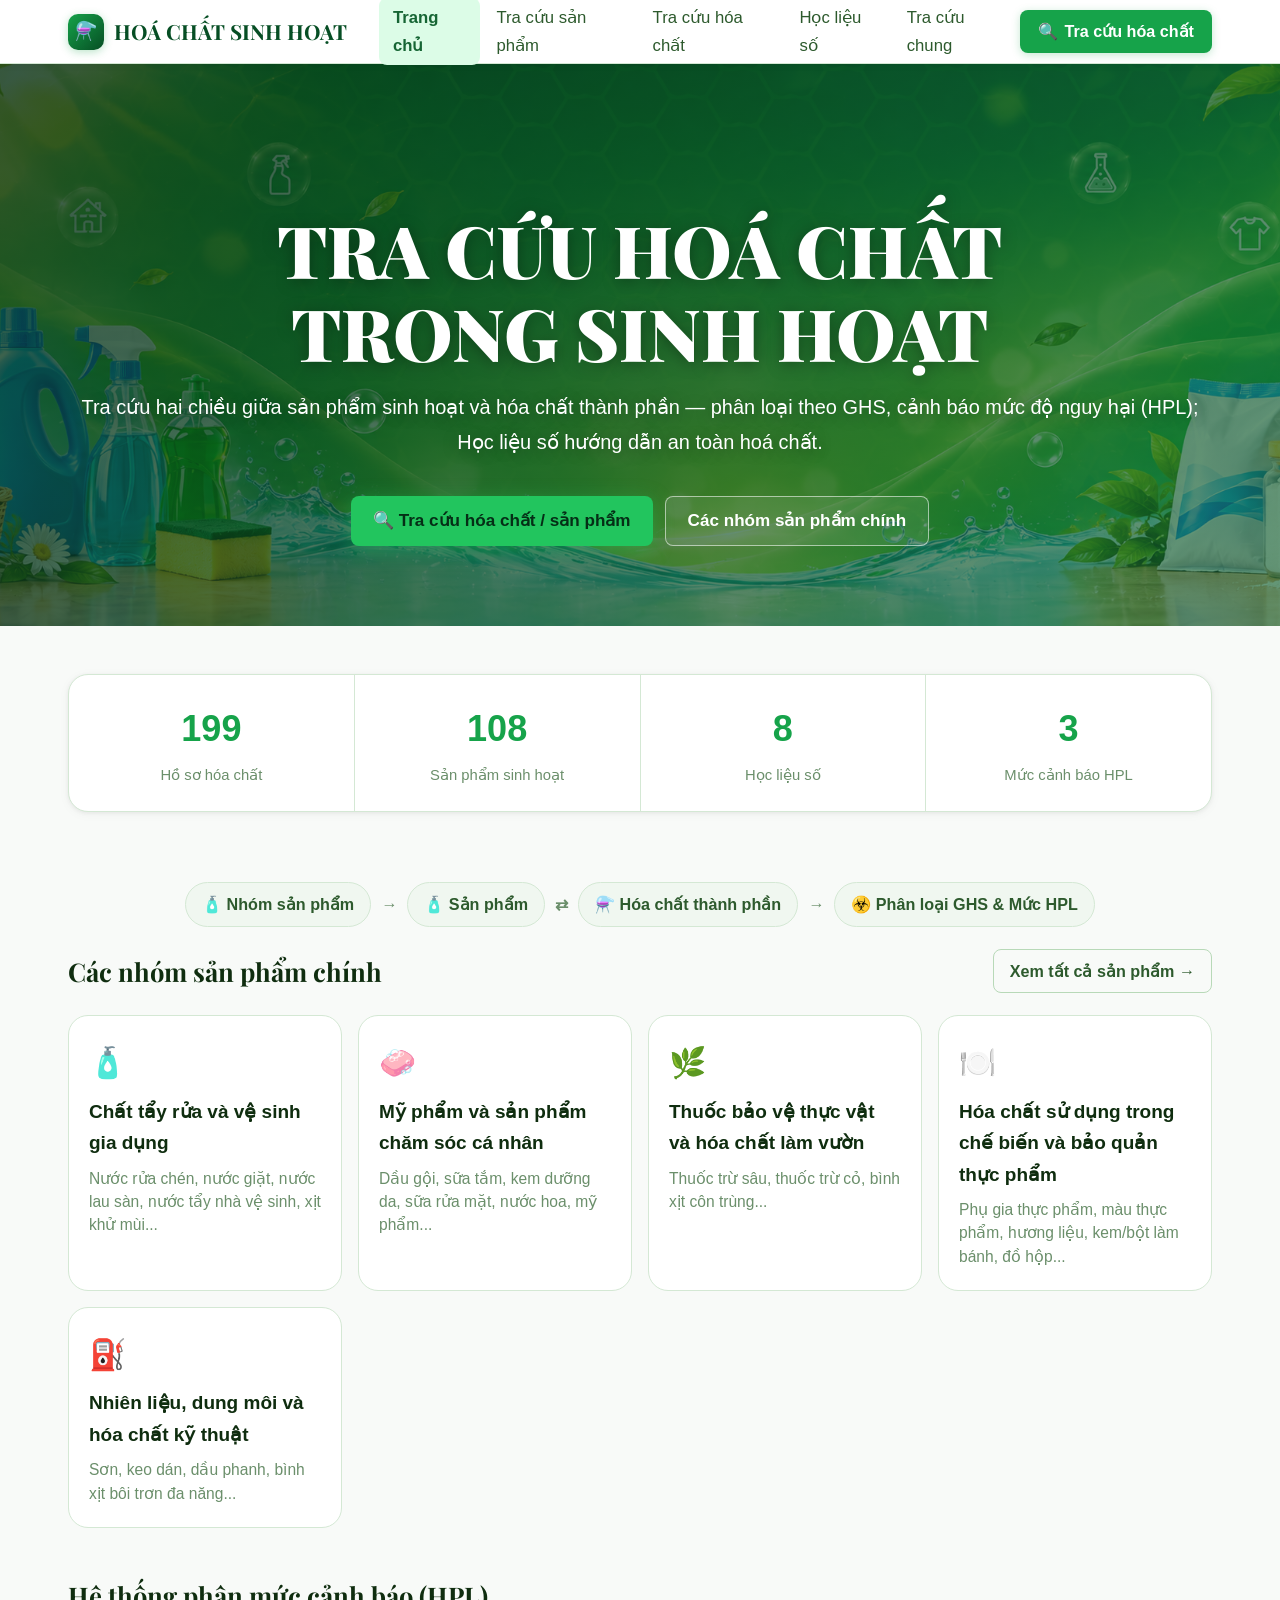
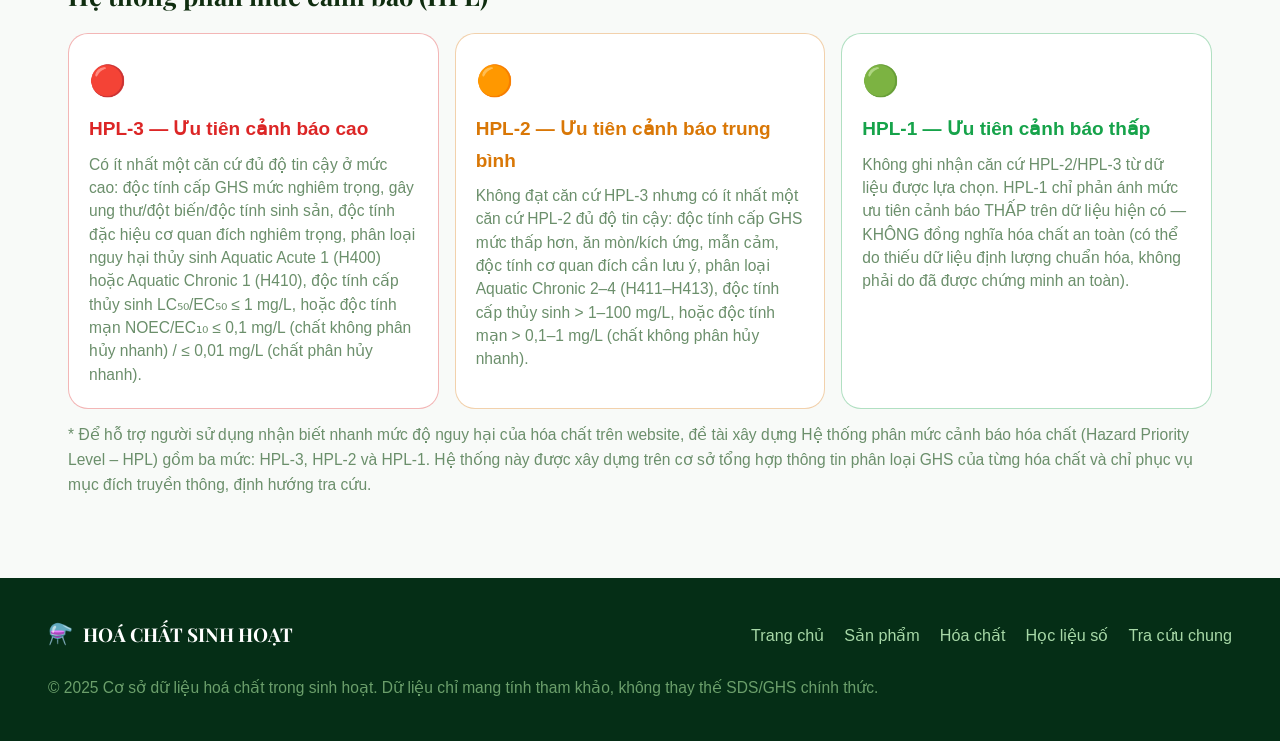
==== index.html @ cae46654 "Đăng web lần đầu" ====
<!DOCTYPE html>
<html lang="vi">
<head>
  <meta charset="UTF-8" />
  <meta name="viewport" content="width=device-width, initial-scale=1.0" />
  <title>Hóa Chất Trong Sinh Hoạt — Trang Chủ</title>
  <meta name="description" content="Cơ sở dữ liệu và tra cứu hóa chất trong các sản phẩm sinh hoạt hằng ngày, theo mô hình dữ liệu hai cấp và phân loại GHS/HPL." />
  <link rel="stylesheet" href="css/style.css" />
  <link rel="stylesheet" href="css/home.css" />
  <link rel="stylesheet" href="css/backgrounds.css" />
</head>
<body>

<nav class="navbar">
  <div class="nav-inner">
    <a href="index.html" class="nav-logo">
      <div class="nav-logo-icon">⚗️</div>
      <span class="nav-logo-text">HOÁ CHẤT SINH HOẠT</span>
    </a>
    <ul class="nav-links" id="navLinks">
      <li><a href="index.html" class="active">Trang chủ</a></li>
      <li><a href="products.html">Tra cứu sản phẩm</a></li>
      <li><a href="chemicals.html">Tra cứu hóa chất</a></li>
      <li><a href="resources.html">Học liệu số</a></li>
      <li><a href="search.html">Tra cứu chung</a></li>
    </ul>
    <a href="search.html" class="nav-search-btn">🔍 <span>Tra cứu hóa chất</span></a>
    <button class="nav-toggle" onclick="document.getElementById('navLinks').classList.toggle('open')">☰</button>
  </div>
</nav>

<style>
.hero {
  position: relative;
  overflow: hidden;
}
.hero h1, .hero .hero-desc { color: #fff !important; text-shadow: 0 2px 16px rgba(0,0,0,0.35); }
.hero .btn-outline { color: #fff !important; border-color: rgba(255,255,255,0.55) !important; }
.hero .btn-outline:hover { background: rgba(255,255,255,0.12) !important; }

.hero-honeycomb {
  position: absolute; inset: 0; width: 100%; height: 100%;
  pointer-events: none; z-index: 0; opacity: 0.18;
}
.hero > .container { position: relative; z-index: 1; }

.cat-grid {
  display: grid; grid-template-columns: repeat(auto-fit, minmax(220px, 1fr));
  gap: 16px; margin-top: 8px;
}
.cat-card {
  background: var(--surface); border: 1px solid var(--border); border-radius: var(--radius-lg);
  padding: 22px 20px; text-decoration: none; color: inherit; transition: all .18s;
  display: flex; flex-direction: column; gap: 8px;
}
.cat-card:hover { border-color: var(--green-300); box-shadow: var(--shadow-md); transform: translateY(-2px); }
.cat-card .cat-icon { font-size: 30px; }
.cat-card .cat-name { font-weight: 700; color: var(--text); font-size: 1rem; }
.cat-card .cat-desc { color: var(--muted); font-size: .82rem; line-height: 1.5; }

.flow-strip {
  display: flex; flex-wrap: wrap; align-items: center; justify-content: center;
  gap: 10px; padding: 22px 0; color: var(--text2); font-size: .85rem; font-weight: 600;
}
.flow-strip span.step {
  background: var(--surface2); border: 1px solid var(--border); border-radius: 100px;
  padding: 8px 16px;
}
.flow-strip span.arrow { color: var(--muted); }
</style>

<section class="hero">
  <svg class="hero-honeycomb" xmlns="http://www.w3.org/2000/svg" width="100%" height="100%">
    <defs>
      <pattern id="hex" x="0" y="0" width="90" height="104" patternUnits="userSpaceOnUse">
        <polygon points="45,2 83,23 83,65 45,86 7,65 7,23" fill="none" stroke="#a8f0c0" stroke-width="1.5"/>
        <polygon points="90,54 128,75 128,117 90,138 52,117 52,75" fill="none" stroke="#a8f0c0" stroke-width="1.5"/>
        <polygon points="0,54 38,75 38,117 0,138 -38,117 -38,75" fill="none" stroke="#a8f0c0" stroke-width="1.5"/>
      </pattern>
      <pattern id="hexdots" x="0" y="0" width="90" height="104" patternUnits="userSpaceOnUse">
        <circle cx="45" cy="2"  r="2.5" fill="#dcfce7"/>
        <circle cx="83" cy="23" r="2.5" fill="#dcfce7"/>
        <circle cx="83" cy="65" r="2.5" fill="#dcfce7"/>
        <circle cx="45" cy="86" r="2.5" fill="#dcfce7"/>
        <circle cx="7"  cy="65" r="2.5" fill="#dcfce7"/>
        <circle cx="7"  cy="23" r="2.5" fill="#dcfce7"/>
      </pattern>
    </defs>
    <rect width="100%" height="100%" fill="url(#hex)"/>
    <rect width="100%" height="100%" fill="url(#hexdots)" opacity="0.7"/>
  </svg>

  <div class="container">
    <h1>TRA CỨU HOÁ CHẤT<br/>TRONG SINH HOẠT</h1>
    <p class="hero-desc">Tra cứu hai chiều giữa sản phẩm sinh hoạt và hóa chất thành phần — phân loại theo GHS,
      cảnh báo mức độ nguy hại (HPL);<br/> Học liệu số hướng dẫn an toàn hoá chất.</p>
    <div class="hero-actions">
      <a href="search.html" class="btn btn-primary">🔍 Tra cứu hóa chất / sản phẩm</a>
      <a href="#categories" class="btn btn-outline">Các nhóm sản phẩm chính</a>
    </div>
  </div>
</section>

<div class="container">
  <div class="stats-row">
    <a href="chemicals.html" class="stat-item" style="text-decoration:none;cursor:pointer;transition:opacity .18s;" onmouseover="this.style.opacity='.75'" onmouseout="this.style.opacity='1'"><div class="stat-number" id="statChems">—</div><div class="stat-label">Hồ sơ hóa chất</div></a>
    <a href="products.html" class="stat-item" style="text-decoration:none;cursor:pointer;transition:opacity .18s;" onmouseover="this.style.opacity='.75'" onmouseout="this.style.opacity='1'"><div class="stat-number" id="statProds">—</div><div class="stat-label">Sản phẩm sinh hoạt</div></a>
    <a href="resources.html" class="stat-item" style="text-decoration:none;cursor:pointer;transition:opacity .18s;" onmouseover="this.style.opacity='.75'" onmouseout="this.style.opacity='1'"><div class="stat-number" id="statRes">—</div><div class="stat-label">Học liệu số</div></a>
    <div class="stat-item"><div class="stat-number">3</div><div class="stat-label">Mức cảnh báo HPL</div></div>
  </div>
</div>

<!-- LUỒNG TRA CỨU 2 CHIỀU -->
<div class="container">
  <div class="flow-strip">
    <span class="step">🧴 Nhóm sản phẩm</span><span class="arrow">→</span>
    <span class="step">🧴 Sản phẩm</span><span class="arrow">⇄</span>
    <span class="step">⚗️ Hóa chất thành phần</span><span class="arrow">→</span>
    <span class="step">☣️ Phân loại GHS &amp; Mức HPL</span>
  </div>
</div>

<!-- 5 NHÓM SẢN PHẨM -->
<div class="container" id="categories">
  <div class="articles-section">
    <div class="articles-header">
      <h2>Các nhóm sản phẩm chính</h2>
      <a href="products.html" class="btn btn-outline" style="font-size:.85rem;padding:8px 16px">Xem tất cả sản phẩm →</a>
    </div>
    <div class="cat-grid" id="catGrid"></div>
  </div>
</div>

<!-- GIỚI THIỆU HỆ THỐNG PHÂN MỨC HPL -->
<div class="container">
  <div class="articles-section">
    <div class="articles-header"><h2>Hệ thống phân mức cảnh báo (HPL)</h2></div>
    <div class="cat-grid" id="hplGrid"></div>
    <p style="color:var(--muted);font-size:.82rem;margin-top:14px;line-height:1.6">
      * Để hỗ trợ người sử dụng nhận biết nhanh mức độ nguy hại của hóa chất trên website,
       đề tài xây dựng Hệ thống phân mức cảnh báo hóa chất (Hazard Priority Level – HPL) 
       gồm ba mức: HPL-3, HPL-2 và HPL-1. 
       Hệ thống này được xây dựng trên cơ sở tổng hợp thông tin phân loại GHS của từng hóa chất 
       và chỉ phục vụ mục đích truyền thông, định hướng tra cứu.
    </p>
  </div>
</div>

<footer>
  <div class="footer-inner">
    <div class="footer-brand"><span style="font-size:20px">⚗️</span><span class="footer-brand-name">HOÁ CHẤT SINH HOẠT</span></div>
    <ul class="footer-links">
      <li><a href="index.html">Trang chủ</a></li>
      <li><a href="products.html">Sản phẩm</a></li>
      <li><a href="chemicals.html">Hóa chất</a></li>
      <li><a href="resources.html">Học liệu số</a></li>
      <li><a href="search.html">Tra cứu chung</a></li>
    </ul>
    <p class="footer-copy">© 2025 Cơ sở dữ liệu hoá chất trong sinh hoạt. Dữ liệu chỉ mang tính tham khảo, không thay thế SDS/GHS chính thức.</p>
  </div>
</footer>

<script src="js/data.js"></script>
<script src="js/resources-data.js"></script>
<script>
document.getElementById('statChems').textContent = CHEMICALS.length;
document.getElementById('statProds').textContent = PRODUCTS.length;
document.getElementById('statRes').textContent   = CHEMICAL_RESOURCES.length;

document.getElementById('catGrid').innerHTML = CATEGORIES.map(cat => `
  <a href="products.html" class="cat-card">
    <div class="cat-icon">${cat.icon}</div>
    <div class="cat-name">${cat.CategoryName}</div>
    <div class="cat-desc">${cat.Description}</div>
  </a>
`).join('');

document.getElementById('hplGrid').innerHTML = HPL_LEVELS
  .filter(h => h.HPLLevelID > 0).slice().sort((a,b) => b.HPLLevelID - a.HPLLevelID)
  .map(h => `
    <div class="cat-card" style="border-color:${h.ColorCode}55">
      <div class="cat-icon">${h.icon}</div>
      <div class="cat-name" style="color:${h.ColorCode}">${h.HPLCode} — ${h.LevelName}</div>
      <div class="cat-desc">${h.Description}</div>
    </div>
`).join('');
</script>
</body>
</html>
---- css/style.css ----
/* ═══════════════════════════════════════════════════════════
   style.css — THEME SÁNG | Màu xanh lá chủ đạo
   ═══════════════════════════════════════════════════════════ */

@import url('https://fonts.googleapis.com/css2?family=Playfair+Display:wght@600;700;900&family=DM+Mono:wght@400;500&display=swap');

:root {
  /* ── NỀN & BỀ MẶT ── */
  --bg:        #f8faf8;
  --surface:   #ffffff;
  --surface2:  #f0f7f0;
  --surface3:  #e6f2e6;
  --border:    #d4e8d4;
  --border2:   #b8d9b8;

  /* ── XANH LÁ CHỦ ĐẠO ── */
  --green-900: #052e16;
  --green-800: #064e24;
  --green-700: #166534;
  --green-600: #16a34a;
  --green-500: #22c55e;
  --green-400: #4ade80;
  --green-300: #86efac;
  --green-100: #dcfce7;
  --green-50:  #f0fdf4;

  --accent:     #16a34a;
  --accent2:    #22c55e;
  --accent-dim: rgba(22,163,74,0.10);
  --accent-bg:  #f0fdf4;

  /* ── CHỮ ── */
  --text:   #0f2d0f;
  --text2:  #2d5a2d;
  --muted:  #6b8f6b;

  /* ── TRẠNG THÁI ── */
  --danger:     #dc2626;
  --danger-dim: rgba(220,38,38,0.08);
  --warn:       #d97706;
  --warn-dim:   rgba(217,119,6,0.08);
  --safe:       #16a34a;
  --safe-dim:   rgba(22,163,74,0.08);
  --gold:       #b45309;
  --gold-dim:   rgba(180,83,9,0.08);

  /* ── FONT ── */
  --font-display: 'Playfair Display', Georgia, serif;
  --font-body:    Calibri, Carlito, 'Segoe UI', Arial, sans-serif;  /* phông chữ nội dung */
  --font-mono:    'DM Mono', 'Courier New', monospace;

  /* ── LAYOUT ── */
  --radius-sm: 8px;
  --radius-md: 14px;
  --radius-lg: 20px;
  --radius-xl: 28px;
  --shadow-sm: 0 1px 4px rgba(0,0,0,0.06), 0 2px 12px rgba(0,0,0,0.04);
  --shadow-md: 0 4px 20px rgba(0,0,0,0.08), 0 2px 8px rgba(0,0,0,0.04);
  --shadow-lg: 0 8px 40px rgba(0,0,0,0.10);
  --nav-h:     64px;
  --page-pad:  48px;
  --page-pad-sm: 18px;
  --page-max:  1240px;
}

/* ── RESET ── */
*, *::before, *::after { box-sizing: border-box; margin: 0; padding: 0; }
html { scroll-behavior: smooth; font-size: 19px; }  /* ← CỠ CHỮ GỐC: 18px ≈ 14pt. Muốn to/nhỏ hơn thì đổi số này */

body {
  background: var(--bg);
  color: var(--text);
  font-family: var(--font-body);
  font-size: 1rem;
  line-height: 1.65;
  min-height: 100vh;
  overflow-x: hidden;
}

h1,h2,h3,h4 { font-family: var(--font-display); line-height: 1.2; color: var(--text); }
a { color: var(--accent); text-decoration: none; transition: color 0.18s; }
a:hover { color: var(--green-700); }
sub { font-size: 0.65em; vertical-align: baseline; line-height: 0; }

/* ══════════════════════════════════════
   NAVBAR
══════════════════════════════════════ */
.navbar {
  position: sticky; top: 0; z-index: 300;
  height: var(--nav-h);
  background: rgba(255,255,255,0.92);
  backdrop-filter: blur(16px);
  border-bottom: 1px solid var(--border);
  box-shadow: 0 1px 8px rgba(0,0,0,0.05);
}

.nav-inner {
  height: 100%;
  max-width: var(--page-max);
  margin: 0 auto;
  padding: 0 var(--page-pad);
  display: flex; align-items: center;
}

.nav-logo {
  display: flex; align-items: center; gap: 10px;
  text-decoration: none; flex-shrink: 0;
  margin-right: 32px;
}
.nav-logo-icon {
  width: 36px; height: 36px;
  background: linear-gradient(135deg, var(--green-600), var(--green-800));
  border-radius: 10px;
  display: flex; align-items: center; justify-content: center;
  font-size: 18px;
  box-shadow: 0 2px 8px rgba(22,163,74,0.3);
}
.nav-logo-text {
  font-family: var(--font-display);
  font-size: 1.1rem; font-weight: 700;
  color: var(--green-800);
}

.nav-links {
  display: flex; align-items: center; gap: 2px;
  list-style: none;
}
.nav-links a {
  display: block; padding: 6px 14px;
  border-radius: var(--radius-sm);
  color: var(--text2); font-size: 0.88rem; font-weight: 500;
  transition: all 0.18s;
}
.nav-links a:hover { background: var(--green-50); color: var(--accent); }
.nav-links a.active {
  background: var(--green-100); color: var(--green-700); font-weight: 600;
}

.nav-search-btn {
  margin-left: auto;
  display: flex; align-items: center; gap: 7px;
  background: var(--accent); color: #fff;
  border: none; border-radius: var(--radius-sm);
  padding: 8px 18px;
  font-size: 0.85rem; font-weight: 600;
  cursor: pointer; transition: all 0.18s;
  text-decoration: none; white-space: nowrap;
  box-shadow: 0 2px 8px rgba(22,163,74,0.25);
}
.nav-search-btn:hover { background: var(--green-700); color: #fff; }

.nav-toggle {
  display: none; background: none; border: none;
  color: var(--text2); cursor: pointer; font-size: 22px;
  padding: 4px; margin-left: auto;
}

/* ══════════════════════════════════════
   CONTAINER
══════════════════════════════════════ */
.container {
  max-width: var(--page-max);
  margin: 0 auto;
  padding-left: var(--page-pad);
  padding-right: var(--page-pad);
  position: relative; z-index: 10;
}

/* ══════════════════════════════════════
   FOOTER
══════════════════════════════════════ */
footer {
  background: var(--green-900);
  color: #a7d8a7;
  border-top: none;
  padding: 40px var(--page-pad);
  margin-top: 80px;
}
.footer-inner {
  max-width: var(--page-max); margin: 0 auto;
  display: flex; flex-wrap: wrap; gap: 24px;
  justify-content: space-between; align-items: center;
}
.footer-brand { display: flex; align-items: center; gap: 10px; }
.footer-brand-name {
  font-family: var(--font-display);
  font-size: 1rem; font-weight: 700; color: #fff;
}
.footer-copy { color: #6b9f6b; font-size: 0.82rem; }
.footer-links { display: flex; gap: 20px; list-style: none; }
.footer-links a { color: #a7d8a7; font-size: 0.85rem; }
.footer-links a:hover { color: var(--green-400); }

/* ══════════════════════════════════════
   BADGE
══════════════════════════════════════ */
.badge {
  display: inline-flex; align-items: center; gap: 5px;
  padding: 3px 11px; border-radius: 100px;
  font-size: 0.73rem; font-weight: 600;
  letter-spacing: 0.04em; text-transform: uppercase; border: 1px solid;
}
.badge-accent  { background: var(--green-100); color: var(--green-700); border-color: var(--green-300); }
.badge-gold    { background: #fef3c7; color: var(--gold);   border-color: #fcd34d; }
.badge-danger  { background: #fee2e2; color: var(--danger); border-color: #fca5a5; }
.badge-warn    { background: #fef3c7; color: var(--warn);   border-color: #fcd34d; }
.badge-safe    { background: var(--green-100); color: var(--green-700); border-color: var(--green-300); }
.badge-muted   { background: var(--surface2); color: var(--muted);     border-color: var(--border); }

/* ══════════════════════════════════════
   BUTTONS
══════════════════════════════════════ */
.btn {
  display: inline-flex; align-items: center; gap: 7px;
  padding: 10px 22px; border-radius: var(--radius-sm);
  font-family: var(--font-body); font-size: 0.9rem; font-weight: 600;
  cursor: pointer; border: none; transition: all 0.18s;
  text-decoration: none; white-space: nowrap;
}
.btn-primary {
  background: var(--accent); color: #fff;
  box-shadow: 0 2px 8px rgba(22,163,74,0.3);
}
.btn-primary:hover { background: var(--green-700); color: #fff; }

.btn-outline {
  background: none; border: 1.5px solid var(--border2);
  color: var(--text2);
}
.btn-outline:hover { border-color: var(--accent); color: var(--accent); background: var(--green-50); }

.btn-ghost {
  background: none; border: none; color: var(--muted); padding: 8px 12px;
}
.btn-ghost:hover { color: var(--accent); }

/* ══════════════════════════════════════
   CARD
══════════════════════════════════════ */
.card {
  background: var(--surface);
  border: 1px solid var(--border);
  border-radius: var(--radius-lg);
  overflow: hidden;
  transition: border-color 0.2s, box-shadow 0.2s;
}
.card:hover { border-color: var(--border2); box-shadow: var(--shadow-md); }

/* ══════════════════════════════════════
   SECTION LABEL
══════════════════════════════════════ */
.section-label {
  display: flex; align-items: center; gap: 10px;
  color: var(--green-700);
  font-size: 0.73rem; font-weight: 700;
  text-transform: uppercase; letter-spacing: 0.10em;
  margin-bottom: 18px;
}
.section-label::after {
  content: ''; flex: 1; height: 1px;
  background: var(--border);
}

/* ══════════════════════════════════════
   SCROLLBAR
══════════════════════════════════════ */
::-webkit-scrollbar { width: 6px; }
::-webkit-scrollbar-track { background: var(--bg); }
::-webkit-scrollbar-thumb { background: var(--green-300); border-radius: 3px; }
::-webkit-scrollbar-thumb:hover { background: var(--green-500); }

  body, h1, h2, h3, h4, .stat-number { font-variant-numeric: lining-nums; }

/* ══════════════════════════════════════
   RESPONSIVE
══════════════════════════════════════ */
@media (max-width: 900px) { :root { --page-pad: 28px; } }
@media (max-width: 640px) {
  :root { --page-pad: var(--page-pad-sm); --nav-h: 56px; }
  .nav-links { display: none; }
  .nav-toggle { display: block; }
  .nav-search-btn span { display: none; }
  .nav-search-btn { padding: 7px 12px; }
  .nav-links.open {
    display: flex; flex-direction: column;
    position: fixed; top: var(--nav-h); left: 0; right: 0;
    background: #fff; border-bottom: 1px solid var(--border);
    padding: 12px var(--page-pad-sm); gap: 2px; z-index: 299;
    box-shadow: var(--shadow-md);
  }
  footer { padding: 28px var(--page-pad-sm); margin-top: 48px; }
  .footer-inner { flex-direction: column; align-items: flex-start; }
}
---- css/home.css ----
/* ═══════════════════════════════════════════════════
   home.css — Trang chủ | Theme sáng
   ═══════════════════════════════════════════════════ */

/* ── HERO VỚI ẢNH NỀN ── */
.hero {
  position: relative;
  min-height: 520px;
  display: flex; align-items: center; justify-content: center;
  text-align: center;
  padding: calc(var(--nav-h) + 80px) 0 80px;
  overflow: hidden;
}

/* Ảnh nền chìm */
.hero-bg {
  position: absolute; inset: 0; z-index: 0;
  background-image: url('https://images.unsplash.com/photo-1532187863486-abf9dbad1b69?w=1400&q=80');
  background-size: cover;
  background-position: center;
  filter: brightness(0.18) saturate(0.8);
}

/* Overlay gradient xanh lá lên ảnh */
.hero-bg::after {
  content: '';
  position: absolute; inset: 0;
  background: linear-gradient(
    135deg,
    rgba(5,46,22,0.85) 0%,
    rgba(22,101,52,0.70) 50%,
    rgba(5,46,22,0.85) 100%
  );
}

/* Lưới hexagon mờ lên trên */
.hero::before {
  content: '';
  position: absolute; inset: 0; z-index: 1;
  background-image: url("data:image/svg+xml,%3Csvg xmlns='http://www.w3.org/2000/svg' width='80' height='92'%3E%3Cpolygon points='40,2 78,22 78,70 40,90 2,70 2,22' fill='none' stroke='rgba(134,239,172,0.10)' stroke-width='1'/%3E%3C/svg%3E");
  background-size: 80px 92px;
  pointer-events: none;
}

/* Nội dung nổi trên ảnh */
.hero-content {
  position: relative; z-index: 2;
  max-width: 760px; margin: 0 auto;
  padding: 0 var(--page-pad);
}

.hero-eyebrow {
  display: inline-flex; align-items: center; gap: 8px;
  background: rgba(134,239,172,0.15);
  border: 1px solid rgba(134,239,172,0.35);
  border-radius: 100px;
  padding: 5px 18px;
  font-size: 0.76rem; font-weight: 700;
  color: var(--green-300);
  letter-spacing: 0.12em; text-transform: uppercase;
  margin-bottom: 22px;
}

.hero h1 {
  font-size: clamp(2.2rem, 6vw, 3.8rem);
  font-weight: 900;
  color: #fff;
  margin-bottom: 16px;
  text-shadow: 0 2px 20px rgba(0,0,0,0.4);
  line-height: 1.15;
}

.hero-desc {
  color: rgba(255,255,255,0.80);
  font-size: 1.05rem; font-weight: 300;
  margin-bottom: 36px; line-height: 1.75;
}

.hero-actions {
  display: flex; flex-wrap: wrap; gap: 12px;
  justify-content: center;
}

/* Override btn màu cho hero trên nền tối */
.hero .btn-primary {
  background: var(--green-500); color: #052e16;
  box-shadow: 0 4px 20px rgba(34,197,94,0.4);
}
.hero .btn-primary:hover { background: var(--green-400); }
.hero .btn-outline {
  border-color: rgba(255,255,255,0.4); color: #fff;
  background: rgba(255,255,255,0.08);
}
.hero .btn-outline:hover { background: rgba(255,255,255,0.18); border-color: #fff; }

/* ── STATS ROW ── */
.stats-row {
  display: flex; flex-wrap: wrap;
  border: 1px solid var(--border);
  border-radius: var(--radius-lg);
  overflow: hidden; margin: 48px 0;
  background: var(--surface);
  box-shadow: var(--shadow-sm);
}
.stat-item {
  flex: 1; min-width: 130px;
  padding: 24px 20px; text-align: center;
  border-right: 1px solid var(--border);
}
.stat-item:last-child { border-right: none; }
.stat-number {
  font-family: var(--font-body);
  font-size: 1.9rem; font-weight: 700;
  color: var(--accent); margin-bottom: 4px;
}
.stat-label { color: var(--muted); font-size: 0.78rem; }

/* Link nhanh đến trang danh sách */
.stat-item a {
  text-decoration: none; color: inherit; display: block;
  transition: background 0.18s;
}
.stat-item a:hover { background: var(--green-50); }
.stat-item a .stat-number { color: var(--accent); }

/* ── FEATURED ARTICLE ── */
.featured-section { margin-bottom: 52px; }

.featured-article {
  background: var(--surface);
  border: 1px solid var(--border);
  border-radius: var(--radius-xl);
  overflow: hidden;
  display: grid; grid-template-columns: 1fr 1.15fr;
  min-height: 300px;
  transition: all 0.22s;
  cursor: pointer; text-decoration: none;
  box-shadow: var(--shadow-sm);
}
.featured-article:hover {
  border-color: var(--green-400);
  box-shadow: var(--shadow-lg);
  transform: translateY(-2px);
}

.featured-img {
  background: linear-gradient(135deg, var(--green-800) 0%, var(--green-900) 100%);
  display: flex; align-items: center; justify-content: center;
  font-size: 72px; position: relative; overflow: hidden;
}
.featured-img::after {
  content: ''; position: absolute; inset: 0;
  background: linear-gradient(to right, transparent 55%, var(--surface));
}
.featured-img img { width: 100%; height: 100%; object-fit: cover; }

.featured-content {
  padding: 32px 32px 32px 24px;
  display: flex; flex-direction: column; justify-content: center; gap: 10px;
}
.article-meta { display: flex; align-items: center; gap: 10px; flex-wrap: wrap; }
.article-date { color: var(--muted); font-size: 0.78rem; }
.article-category {
  font-size: 0.72rem; font-weight: 700;
  text-transform: uppercase; letter-spacing: 0.06em;
  color: var(--green-600);
}
.featured-title { font-size: 1.45rem; line-height: 1.25; color: var(--text); }
.featured-excerpt { color: var(--text2); font-size: 0.9rem; line-height: 1.68; }
.article-footer { display: flex; align-items: center; gap: 12px; margin-top: 8px; }
.author-avatar {
  width: 30px; height: 30px; border-radius: 50%;
  background: linear-gradient(135deg, var(--accent), var(--green-700));
  display: flex; align-items: center; justify-content: center;
  font-size: 13px; font-weight: 700; color: #fff; flex-shrink: 0;
}
.author-name { font-size: 0.83rem; font-weight: 500; color: var(--text2); }
.read-time { color: var(--muted); font-size: 0.78rem; margin-left: auto; }

/* ── ARTICLE GRID ── */
.articles-section { margin-bottom: 52px; }
.articles-header {
  display: flex; align-items: center; justify-content: space-between;
  margin-bottom: 22px;
}
.articles-header h2 { font-size: 1.35rem; }

.articles-grid {
  display: grid;
  grid-template-columns: repeat(auto-fill, minmax(280px, 1fr));
  gap: 18px;
}

.article-card {
  background: var(--surface);
  border: 1px solid var(--border);
  border-radius: var(--radius-lg);
  overflow: hidden; cursor: pointer;
  transition: all 0.22s; text-decoration: none; color: inherit;
  display: flex; flex-direction: column;
  box-shadow: var(--shadow-sm);
}
.article-card:hover {
  border-color: var(--green-400);
  transform: translateY(-3px); box-shadow: var(--shadow-md);
}

.card-thumb {
  height: 152px;
  background: linear-gradient(135deg, var(--green-800) 0%, var(--green-900) 100%);
  display: flex; align-items: center; justify-content: center;
  font-size: 44px; position: relative; overflow: hidden;
}
.card-thumb img { width: 100%; height: 100%; object-fit: cover; }
.card-thumb-label { position: absolute; top: 12px; left: 12px; }

.card-body { padding: 18px; flex: 1; display: flex; flex-direction: column; gap: 7px; }
.card-meta { display: flex; align-items: center; gap: 8px; }
.card-category {
  font-size: 0.70rem; font-weight: 700;
  text-transform: uppercase; letter-spacing: 0.06em; color: var(--green-600);
}
.card-date { color: var(--muted); font-size: 0.73rem; }
.card-title { font-family: var(--font-display); font-size: 1rem; line-height: 1.3; flex: 1; }
.card-excerpt {
  color: var(--text2); font-size: 0.83rem; line-height: 1.6;
  display: -webkit-box; -webkit-line-clamp: 2; line-clamp: 2;
  -webkit-box-orient: vertical; overflow: hidden;
}
.card-footer {
  display: flex; align-items: center; gap: 8px;
  padding-top: 12px; border-top: 1px solid var(--border); margin-top: auto;
}
.card-author { font-size: 0.78rem; color: var(--text2); font-weight: 500; }
.card-read-time { color: var(--muted); font-size: 0.76rem; margin-left: auto; }

/* ── TOPIC CHIPS ── */
.topics-strip { display: flex; flex-wrap: wrap; gap: 9px; margin-bottom: 40px; }
.topic-chip {
  background: var(--surface); border: 1.5px solid var(--border);
  border-radius: 100px; padding: 6px 18px;
  font-size: 0.82rem; font-weight: 500;
  color: var(--text2); cursor: pointer; transition: all 0.18s;
}
.topic-chip:hover, .topic-chip.active {
  background: var(--green-100); border-color: var(--green-400); color: var(--green-700);
}

/* ── NEWSLETTER ── */
.newsletter-box {
  background: linear-gradient(135deg, var(--green-800) 0%, var(--green-900) 100%);
  border-radius: var(--radius-xl);
  padding: 52px 36px; text-align: center; margin-bottom: 48px;
  position: relative; overflow: hidden;
  box-shadow: var(--shadow-lg);
}
.newsletter-box::before {
  content: '';
  position: absolute; top: -60px; right: -60px;
  width: 220px; height: 220px;
  background: radial-gradient(circle, rgba(134,239,172,0.12), transparent 70%);
  pointer-events: none;
}
.newsletter-box h3 { font-size: 1.5rem; margin-bottom: 8px; color: #fff; }
.newsletter-box p  { color: rgba(255,255,255,0.70); margin-bottom: 24px; font-size: 0.92rem; }

.newsletter-form {
  display: flex; gap: 10px; max-width: 440px; margin: 0 auto;
}
.newsletter-form input {
  flex: 1; background: rgba(255,255,255,0.12);
  border: 1.5px solid rgba(255,255,255,0.25);
  border-radius: var(--radius-sm);
  padding: 12px 16px; color: #fff;
  font-family: var(--font-body); font-size: 0.9rem;
  outline: none; transition: border-color 0.18s;
}
.newsletter-form input:focus { border-color: var(--green-400); background: rgba(255,255,255,0.18); }
.newsletter-form input::placeholder { color: rgba(255,255,255,0.45); }
.newsletter-form .btn-primary {
  background: var(--green-500); color: #052e16;
  white-space: nowrap; flex-shrink: 0;
}
.newsletter-form .btn-primary:hover { background: var(--green-400); }

/* Thông báo đăng ký */
.nl-success {
  display: none; background: rgba(134,239,172,0.2);
  border: 1px solid var(--green-400); border-radius: var(--radius-sm);
  padding: 12px 20px; color: var(--green-300);
  font-size: 0.9rem; margin-top: 12px;
}
.nl-success.show { display: block; }

/* ── RESPONSIVE ── */
@media (max-width: 768px) {
  .featured-article { grid-template-columns: 1fr; }
  .featured-img { height: 180px; }
  .featured-img::after { background: linear-gradient(to top, var(--surface), transparent); }
  .featured-content { padding: 22px; }
  .stat-item { min-width: 100px; }
  .newsletter-form { flex-direction: column; }
  .articles-header { flex-direction: column; align-items: flex-start; gap: 10px; }
  .hero { min-height: 400px; padding: calc(var(--nav-h) + 48px) 0 56px; }
}
---- css/backgrounds.css ----
/* ═══════════════════════════════════════════════════════════════════════
   backgrounds.css — ẢNH NỀN CÁC BANNER (file bạn tự chỉnh)

   CÁCH DÙNG (3 bước):
   1. Tạo ảnh nền (khuyên dùng 1920×700 px trở lên, JPG/WEBP, dưới 500 KB).
   2. Copy ảnh vào thư mục:  assets/images/   (ví dụ: banner.jpg)
   3. Mở dòng tương ứng bên dưới (xóa cặp dấu chú thích ở đầu và cuối dòng)
      và sửa tên file cho đúng.
      Lưu file, tải lại trang (Ctrl + F5).

   Muốn đổi lại như cũ: xóa dòng đó (hoặc đặt lại là: none).
   ═══════════════════════════════════════════════════════════════════════ */

:root {
  /* ── (A) MỘT ẢNH DÙNG CHUNG CHO TẤT CẢ BANNER ───────────────────────── */
  --banner-image: url('../assets/images/anh2.png');
  /*--banner-image: none;

  /* ── (B) ẢNH RIÊNG CHO TỪNG LOẠI TRANG (không bắt buộc) ───────────────
     Nếu không đặt, mỗi loại trang sẽ dùng ảnh chung ở (A).               */
  --banner-home:   var(--banner-image);  /* Trang chủ                       */
  --banner-list:   var(--banner-image);  /* Tra cứu sản phẩm / hóa chất / học liệu số */
  --banner-search: var(--banner-image);  /* Trang Tra cứu                   */
  /* --banner-home:   url('../assets/images/banner-home.jpg'); */
  /* --banner-list:   url('../assets/images/banner-list.jpg'); */
  /* --banner-search: url('../assets/images/banner-search.jpg'); */

  /* ── (C) LỚP PHỦ XANH LÁ ĐỂ CHỮ TRẮNG DỄ ĐỌC ─────────────────────────
     Số cuối (0.80 / 0.65) là độ đậm: tăng lên → ảnh tối hơn, giảm → rõ ảnh hơn. */
  --banner-overlay: linear-gradient(135deg, rgba(5,46,22,0.80) 0%, rgba(22,101,52,0.65) 100%);
}

/* ── Áp dụng (không cần sửa phần dưới) ─────────────────────────────────── */
.hero {
  background-image: var(--banner-overlay), var(--banner-home),
    linear-gradient(135deg, #052e16 0%, #064e24 45%, #166534 75%, #16a34a 100%);
  background-size: cover; background-position: center; background-repeat: no-repeat;
}
.list-header {
  background-image: var(--banner-overlay), var(--banner-list),
    linear-gradient(135deg, var(--green-900) 0%, var(--green-800) 100%);
  background-size: cover; background-position: center; background-repeat: no-repeat;
}
.search-hero {
  background-image: var(--banner-overlay), var(--banner-search),
    linear-gradient(160deg, var(--green-900) 0%, var(--green-800) 50%, var(--green-900) 100%);
  background-size: cover; background-position: center; background-repeat: no-repeat;
}

/* Tắt lưới lục giác trên banner */
:root { --grid-display: none; }
.hero-honeycomb,
.hero::before,
.list-header::before,
.search-hero::before { display: var(--grid-display); }
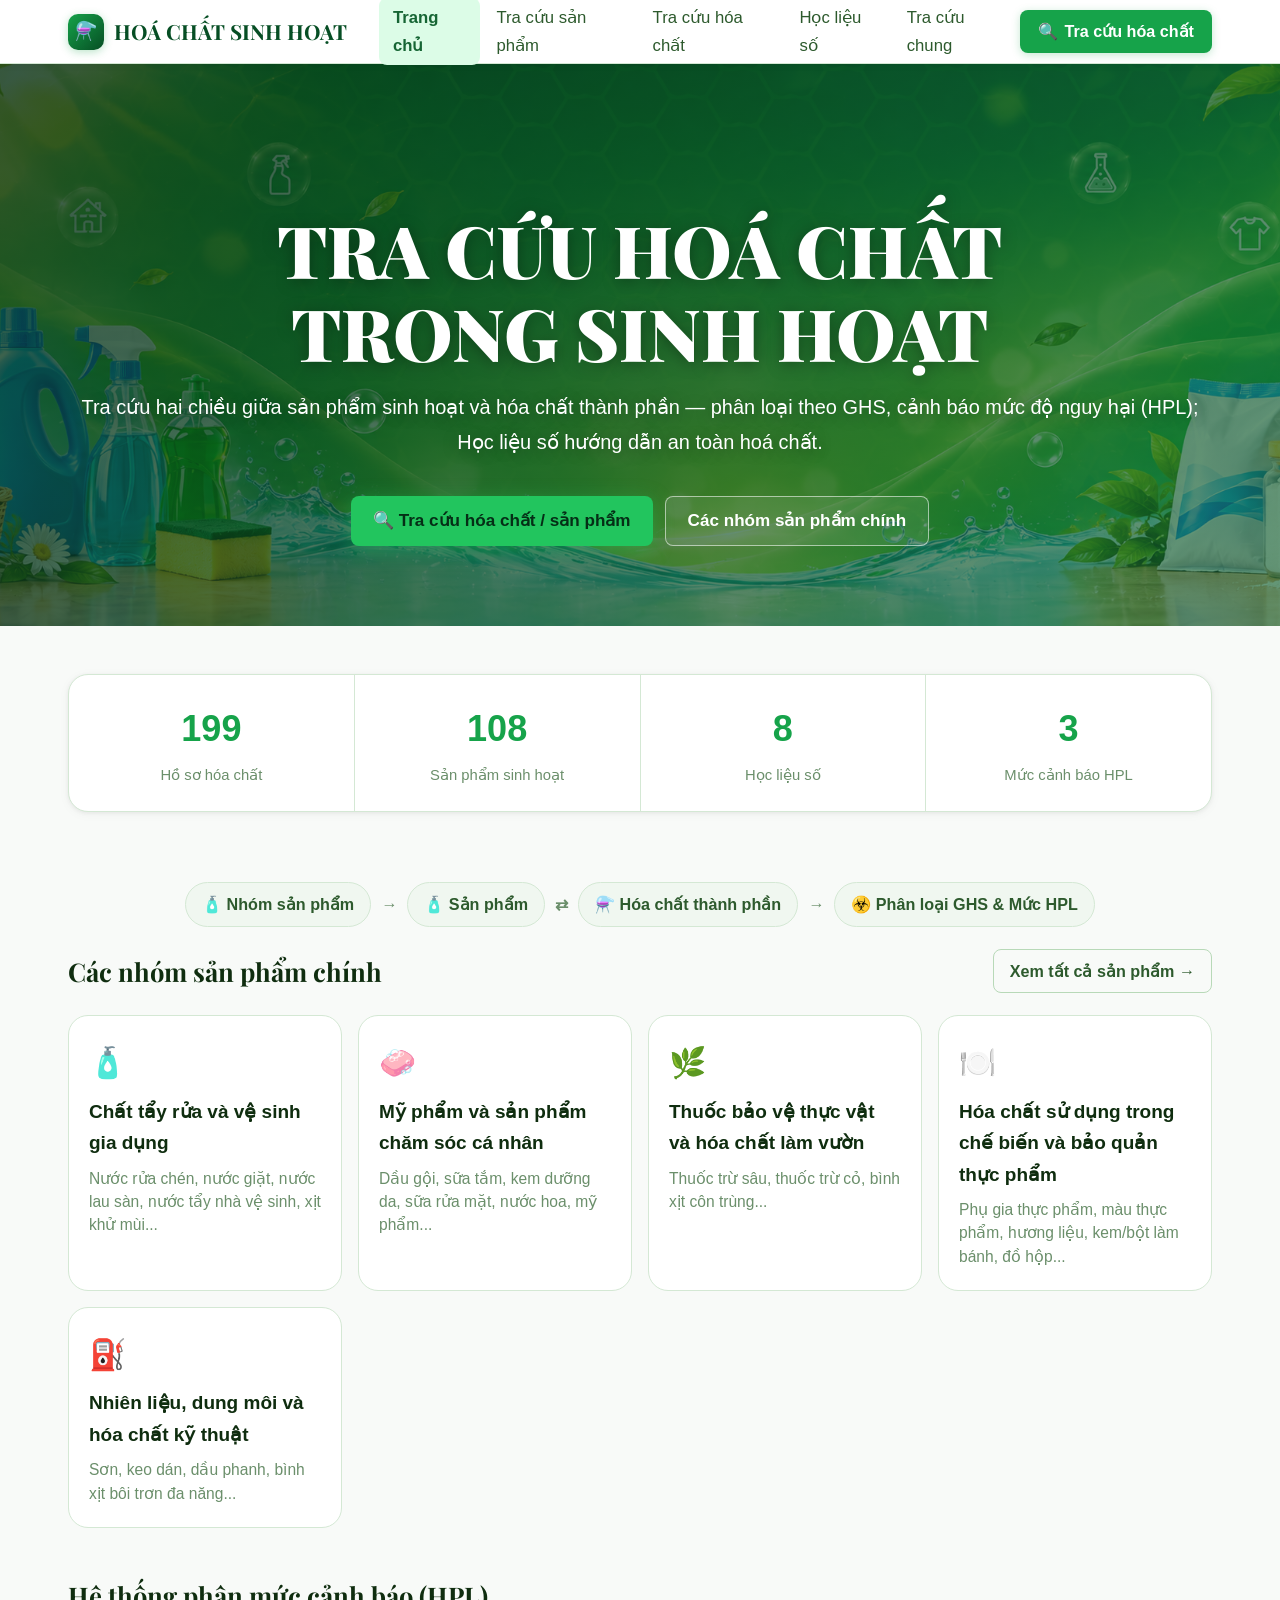
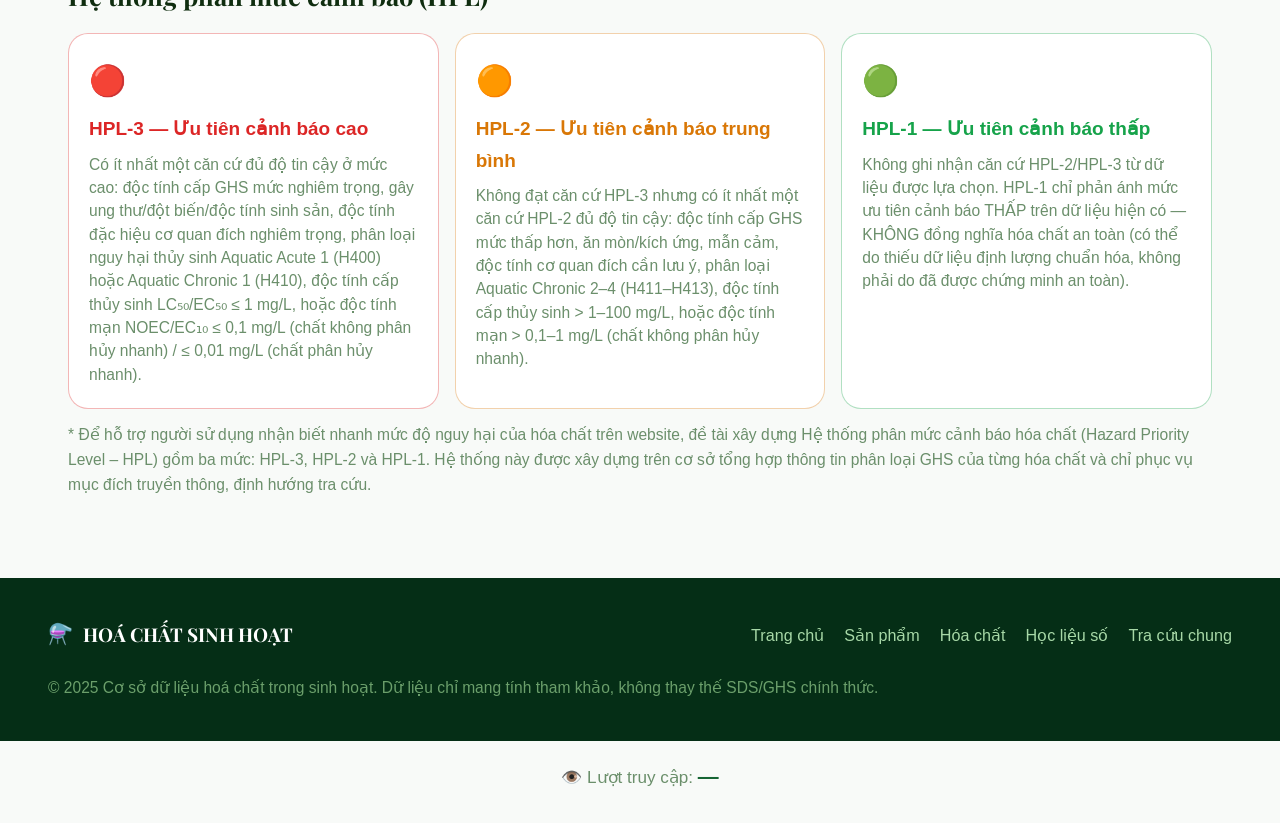
==== commit 94a18b40: "Thêm bộ đếm truy cập" ====
--- a/index.html
+++ b/index.html
@@ -159,6 +159,11 @@
     <p class="footer-copy">© 2025 Cơ sở dữ liệu hoá chất trong sinh hoạt. Dữ liệu chỉ mang tính tham khảo, không thay thế SDS/GHS chính thức.</p>
   </div>
 </footer>
+<div class="container">
+  <div class="visit-counter" id="visitBox">
+    👁️ Lượt truy cập: <strong id="visitCount">—</strong>
+  </div>
+</div>
 
 <script src="js/data.js"></script>
 <script src="js/resources-data.js"></script>
@@ -186,4 +191,20 @@
 `).join('');
 </script>
 </body>
+<script>
+(function () {
+  var CODE = 'hoachatsinhhoat.goatcounter.com';   // ← thay bằng mã GoatCounter của bạn
+  var box = document.getElementById('visitBox');
+  var el  = document.getElementById('visitCount');
+  function load() {
+    fetch('https://' + CODE + '.goatcounter.com/counter/TOTAL.json')
+      .then(function (r) { return r.json(); })
+      .then(function (d) { el.textContent = d.count || '0'; })
+      .catch(function () { box.style.display = 'none'; });   // lỗi thì ẩn khung, không hiện "—"
+  }
+  setTimeout(load, 1500);
+})();
+</script>
+<script data-goatcounter="https://hoachatsinhhoat.goatcounter.com/count"
+        async src="//gc.zgo.at/count.js"></script>
 </html>
--- a/css/home.css
+++ b/css/home.css
@@ -291,7 +291,8 @@
   font-size: 0.9rem; margin-top: 12px;
 }
 .nl-success.show { display: block; }
-
+.visit-counter { text-align: center; color: var(--muted); font-size: 0.9rem; padding: 18px 0 30px; }
+.visit-counter strong { color: var(--green-700); font-size: 1.1rem; }
 /* ── RESPONSIVE ── */
 @media (max-width: 768px) {
   .featured-article { grid-template-columns: 1fr; }
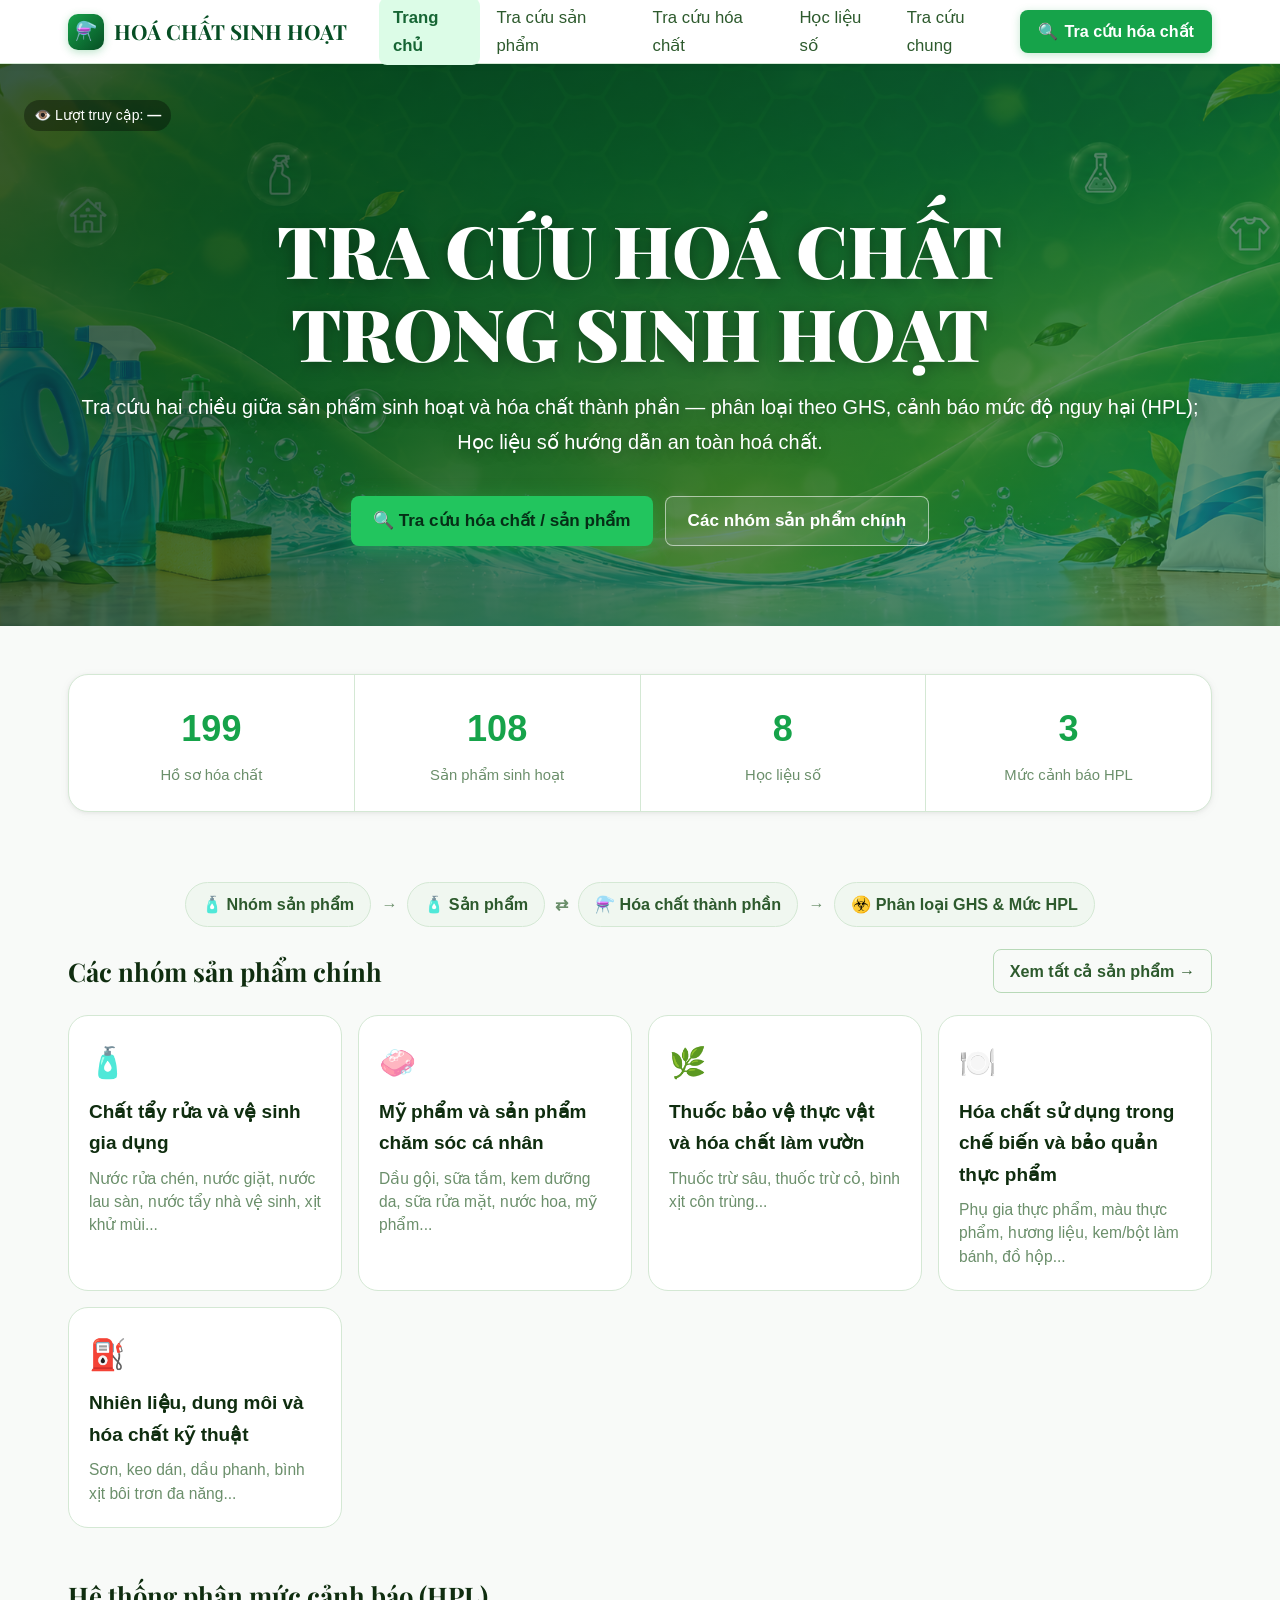
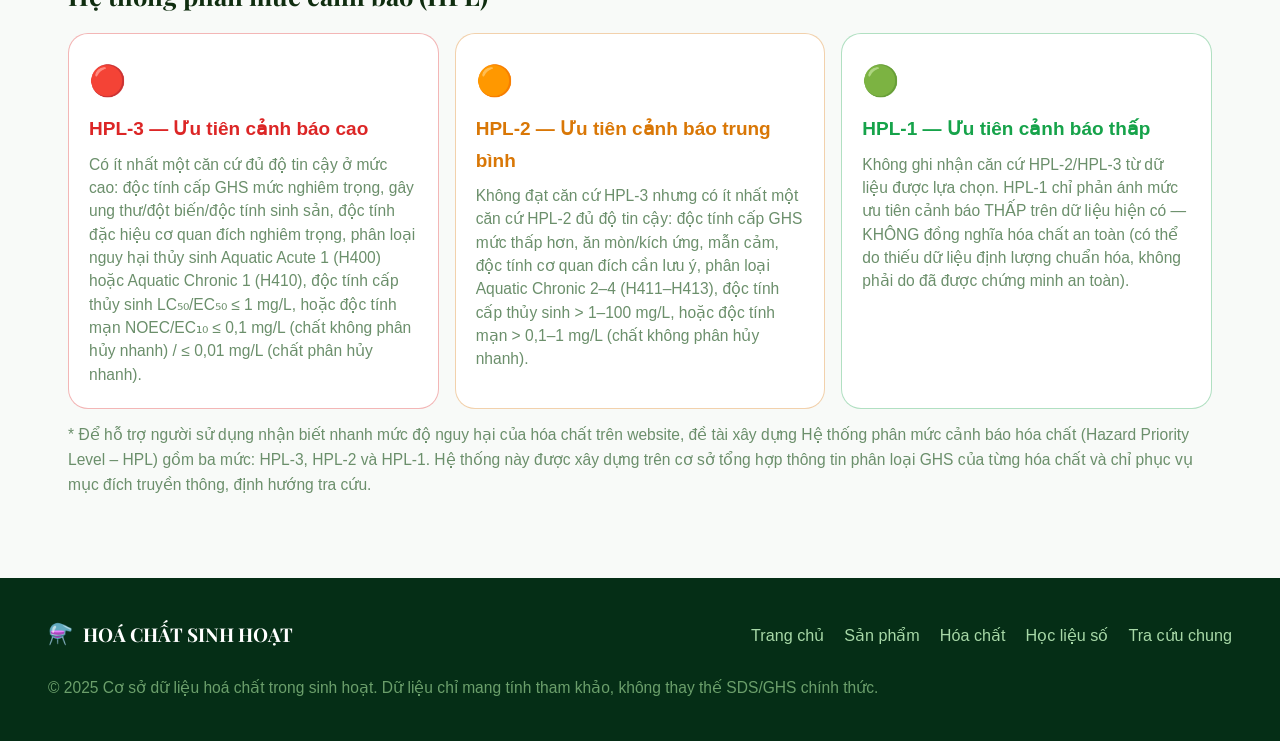
==== commit 5cb081bf: "Sửa đếm lần 2 ( cho lên đầu trái )" ====
--- a/index.html
+++ b/index.html
@@ -10,7 +10,9 @@
   <link rel="stylesheet" href="css/backgrounds.css" />
 </head>
 <body>
-
+ <div class="visit-counter" id="visitBox">
+    👁️ Lượt truy cập: <strong id="visitCount">—</strong>
+  </div>
 <nav class="navbar">
   <div class="nav-inner">
     <a href="index.html" class="nav-logo">
@@ -160,9 +162,7 @@
   </div>
 </footer>
 <div class="container">
-  <div class="visit-counter" id="visitBox">
-    👁️ Lượt truy cập: <strong id="visitCount">—</strong>
-  </div>
+  
 </div>
 
 <script src="js/data.js"></script>
@@ -193,7 +193,7 @@
 </body>
 <script>
 (function () {
-  var CODE = 'hoachatsinhhoat.goatcounter.com';   // ← thay bằng mã GoatCounter của bạn
+  var CODE = 'hoachatsinhhoat';   // ← thay bằng mã GoatCounter của bạn
   var box = document.getElementById('visitBox');
   var el  = document.getElementById('visitCount');
   function load() {
--- a/css/home.css
+++ b/css/home.css
@@ -291,8 +291,17 @@
   font-size: 0.9rem; margin-top: 12px;
 }
 .nl-success.show { display: block; }
-.visit-counter { text-align: center; color: var(--muted); font-size: 0.9rem; padding: 18px 0 30px; }
-.visit-counter strong { color: var(--green-700); font-size: 1.1rem; }
+.visit-counter {
+  position: absolute;
+  top: 100px;      /* menu cao khoảng 80px, nên đặt 100px để nằm dưới menu */
+  left: 24px;
+  z-index: 1000;
+  font-size: 14px;
+  color: #fff;
+  background: rgba(0, 0, 0, 0.35);
+  padding: 4px 10px;
+  border-radius: 999px;
+}
 /* ── RESPONSIVE ── */
 @media (max-width: 768px) {
   .featured-article { grid-template-columns: 1fr; }
